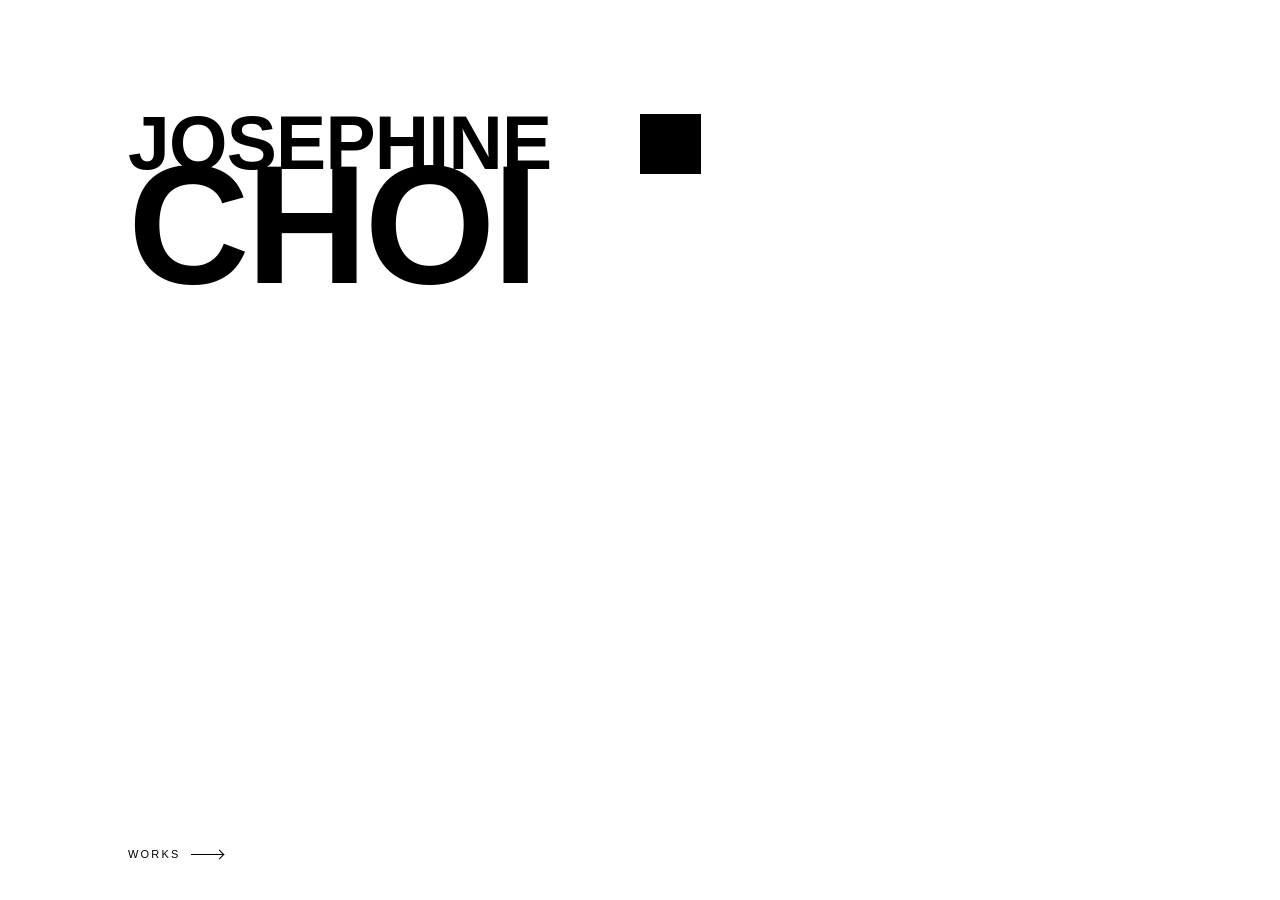
==== index.html @ a2ff1a3f "initial" ====
<!DOCTYPE html>
<html lang="en">
<head>
  <meta charset="UTF-8">
  <meta name="viewport" content="width=device-width, initial-scale=1.0">
  <title>JOSEPHINE CHOI — Interactive Computing</title>
  <link rel="stylesheet" href="style.css">
</head>
<body>

  <!-- HOME 1 : HERO -->
  <header class="hero">

    <div class="hero-name">
      <div class="name-row">
        <span class="first-name">JOSEPHINE</span>
        <div class="black-square"></div>
      </div>
      <span class="last-name">CHOI</span>
    </div>

    <a href="home2.html" class="hero-enter" data-transition>
      <span class="hero-enter-label">Works</span>
      <span class="hero-enter-arrow"></span>
    </a>

  </header>

  <script src="app.js"></script>
</body>
</html>
---- style.css ----
/* ── RESET ─────────────────────────────────────────────────── */
*, *::before, *::after {
  margin: 0;
  padding: 0;
  box-sizing: border-box;
}

/* ── BASE ──────────────────────────────────────────────────── */
html, body {
  background: #fff;
  color: #000;
  font-family: 'Helvetica Neue', Helvetica, Arial, sans-serif;
  -webkit-font-smoothing: antialiased;
  -moz-osx-font-smoothing: grayscale;
}

/* Page fade transition — toggled by app.js */
body {
  opacity: 0;
  transition: opacity 0.45s ease;
}
body.visible {
  opacity: 1;
}

/* ── HOME 1 : HERO ─────────────────────────────────────────── */
.hero {
  position: relative;
  width: 100%;
  height: 100vh;
  min-height: 560px;
}

.hero-name {
  position: absolute;
  left: 10%;
  top: 11.8%;
}

.name-row {
  display: flex;
  align-items: center;
  line-height: 1;
}

.first-name {
  font-size: clamp(40px, 5.87vw, 84.513px);
  font-weight: 700;
  letter-spacing: -0.01em;
  white-space: nowrap;
}

.black-square {
  width: clamp(32px, 4.72vw, 68px);
  height: clamp(32px, 4.72vw, 68px);
  background: #000;
  flex-shrink: 0;
  margin-left: clamp(40px, 6.94vw, 100px);
}

.last-name {
  display: block;
  font-size: clamp(90px, 13.16vw, 189.538px);
  font-weight: 700;
  letter-spacing: -0.02em;
  white-space: nowrap;
  line-height: 1;
  margin-top: -0.24em;
}

/* "WORKS →" enter link at bottom of hero */
.hero-enter {
  position: absolute;
  bottom: 40px;
  left: 10%;
  display: flex;
  align-items: center;
  gap: 10px;
  text-decoration: none;
  color: #000;
}

.hero-enter-label {
  font-size: 11px;
  font-weight: 400;
  letter-spacing: 0.2em;
  text-transform: uppercase;
}

.hero-enter-arrow {
  display: block;
  width: 32px;
  height: 1px;
  background: #000;
  position: relative;
  transition: width 0.2s ease;
}
.hero-enter-arrow::after {
  content: '';
  position: absolute;
  right: 0;
  top: -3px;
  width: 7px;
  height: 7px;
  border-right: 1px solid #000;
  border-bottom: 1px solid #000;
  transform: rotate(-45deg);
}

.hero-enter:hover .hero-enter-arrow {
  width: 52px;
}

/* ── HOME 2 : WORKS ────────────────────────────────────────── */
.works-section {
  border-top: 1px solid #000;
}

.works-header {
  display: flex;
  align-items: baseline;
  justify-content: space-between;
  padding: 20px 10%;
  border-bottom: 1px solid #000;
}

.works-label {
  font-size: 11px;
  letter-spacing: 0.18em;
  text-transform: uppercase;
  font-weight: 400;
}

.works-count {
  font-size: 11px;
  letter-spacing: 0.1em;
  font-weight: 400;
}

.works-grid {
  display: grid;
  grid-template-columns: repeat(4, 1fr);
  border-left: 1px solid #000;
}

.work-card {
  display: flex;
  flex-direction: column;
  justify-content: space-between;
  padding: clamp(14px, 1.67vw, 24px);
  aspect-ratio: 1 / 1;
  border-right: 1px solid #000;
  border-bottom: 1px solid #000;
  text-decoration: none;
  color: #000;
  transition: background-color 0.1s, color 0.1s;
}

.work-card:hover {
  background-color: #000;
  color: #fff;
}

.work-num {
  font-size: 10px;
  font-weight: 400;
  letter-spacing: 0.12em;
  opacity: 0.5;
}

.work-card:hover .work-num {
  opacity: 0.6;
}

.work-title {
  font-size: clamp(13px, 1.25vw, 18px);
  font-weight: 700;
  letter-spacing: -0.02em;
  text-transform: uppercase;
  line-height: 1.1;
}

/* "← BACK" link on home2 */
.back-link {
  display: inline-flex;
  align-items: center;
  gap: 10px;
  text-decoration: none;
  color: #000;
  padding: 20px 10%;
  border-bottom: 1px solid #000;
}

.back-link-arrow {
  display: block;
  width: 32px;
  height: 1px;
  background: #000;
  position: relative;
  transition: width 0.2s ease;
}
.back-link-arrow::before {
  content: '';
  position: absolute;
  left: 0;
  top: -3px;
  width: 7px;
  height: 7px;
  border-left: 1px solid #000;
  border-bottom: 1px solid #000;
  transform: rotate(45deg);
}
.back-link:hover .back-link-arrow {
  width: 52px;
}

.back-link-label {
  font-size: 11px;
  font-weight: 400;
  letter-spacing: 0.2em;
  text-transform: uppercase;
}

/* ── FOOTER ────────────────────────────────────────────────── */
.footer {
  border-top: 1px solid #000;
  padding: 20px 10%;
  display: flex;
  justify-content: space-between;
  align-items: center;
}

.footer-text {
  font-size: 11px;
  letter-spacing: 0.12em;
  text-transform: uppercase;
  font-weight: 400;
}

/* ── RESPONSIVE ────────────────────────────────────────────── */
@media (max-width: 960px) {
  .works-grid {
    grid-template-columns: repeat(3, 1fr);
  }
}

@media (max-width: 640px) {
  .hero-name {
    left: 5%;
    top: 8%;
  }
  .hero-enter {
    left: 5%;
  }
  .works-header,
  .back-link,
  .footer {
    padding-left: 5%;
    padding-right: 5%;
  }
  .works-grid {
    grid-template-columns: repeat(2, 1fr);
    border-left: none;
  }
  .work-card {
    border-left: 1px solid #000;
  }
  .footer {
    flex-direction: column;
    align-items: flex-start;
    gap: 8px;
  }
}
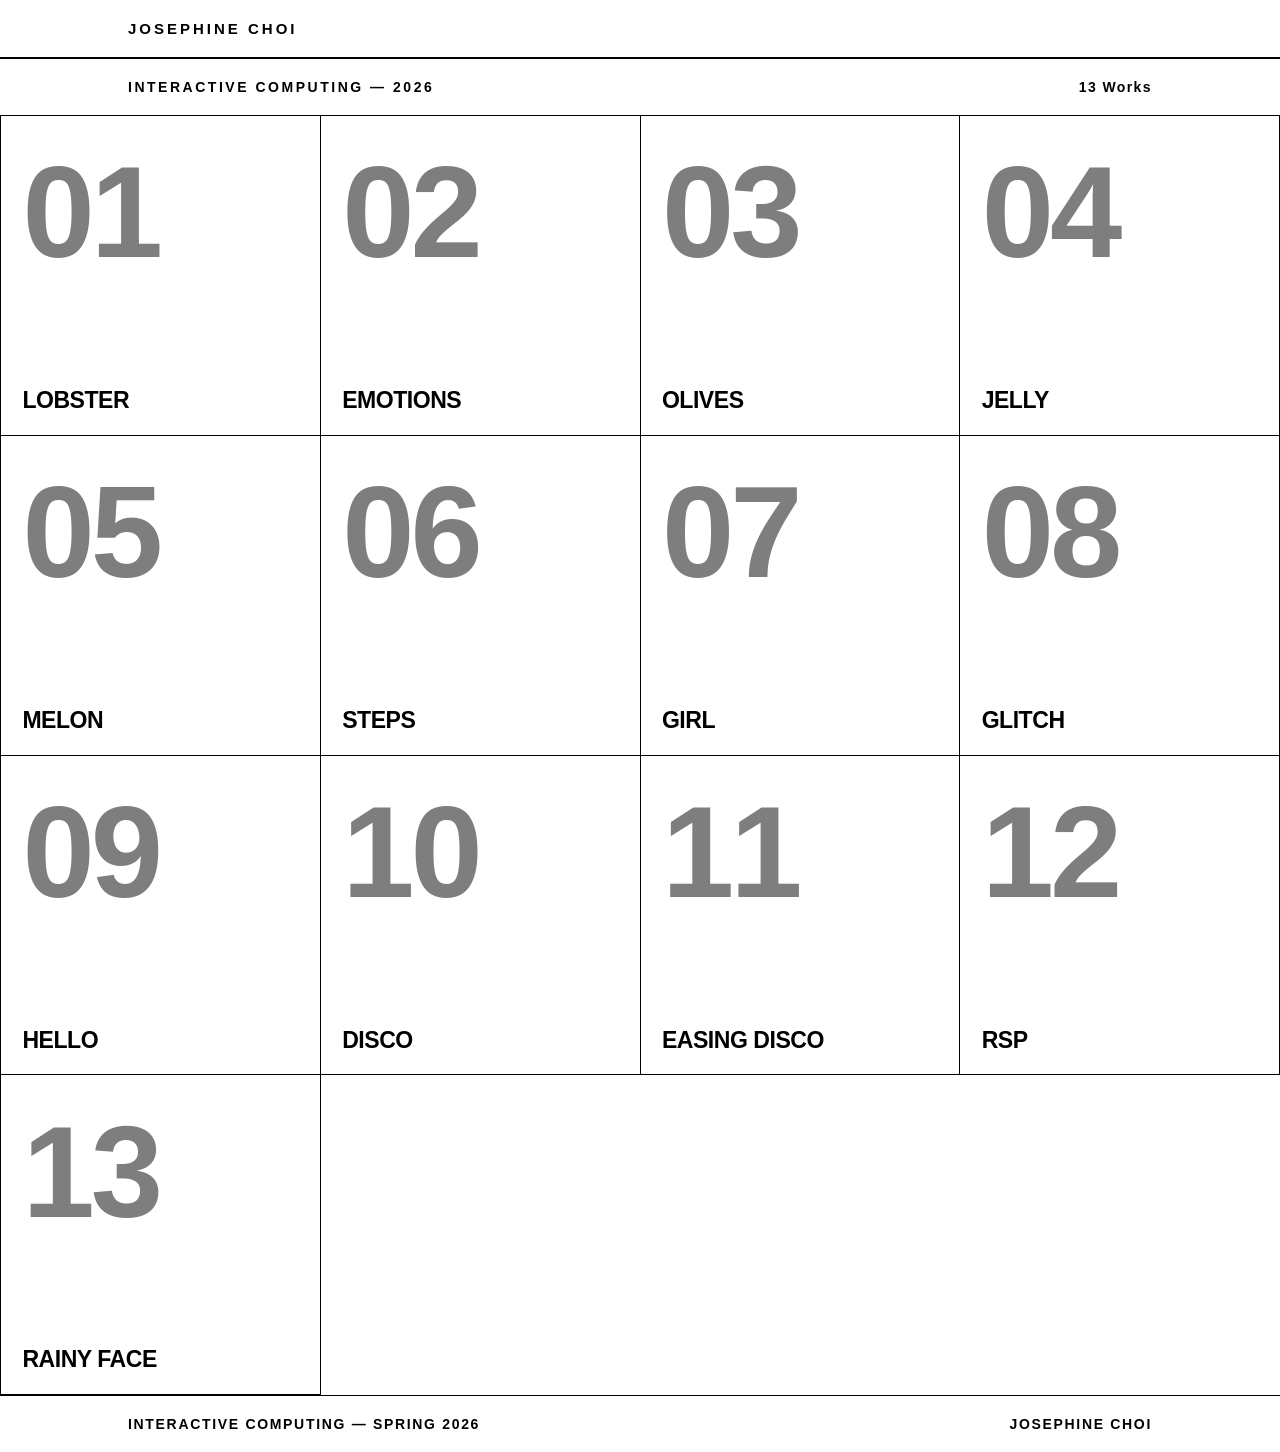
==== commit 6324b1b1: "2차수정" ====
--- a/index.html
+++ b/index.html
@@ -8,23 +8,92 @@
 </head>
 <body>
 
-  <!-- HOME 1 : HERO -->
-  <header class="hero">
+  <main>
 
-    <div class="hero-name">
-      <div class="name-row">
-        <span class="first-name">JOSEPHINE</span>
-        <div class="black-square"></div>
+    <header class="site-header">
+      <span class="site-title-label">Josephine Choi</span>
+    </header>
+
+    <section class="works-section">
+      <div class="works-header">
+        <span class="works-label">Interactive Computing — 2026</span>
+        <span class="works-count">13 Works</span>
       </div>
-      <span class="last-name">CHOI</span>
-    </div>
+      <div class="works-grid">
 
-    <a href="home2.html" class="hero-enter" data-transition>
-      <span class="hero-enter-label">Works</span>
-      <span class="hero-enter-arrow"></span>
-    </a>
+        <a href="1_Lobster/index.html" class="work-card">
+          <span class="work-num">01</span>
+          <span class="work-title">Lobster</span>
+        </a>
 
-  </header>
+        <a href="2_Emotions/index.html" class="work-card">
+          <span class="work-num">02</span>
+          <span class="work-title">Emotions</span>
+        </a>
+
+        <a href="3_Olives/index.html" class="work-card">
+          <span class="work-num">03</span>
+          <span class="work-title">Olives</span>
+        </a>
+
+        <a href="4_Jelly/index.html" class="work-card">
+          <span class="work-num">04</span>
+          <span class="work-title">Jelly</span>
+        </a>
+
+        <a href="5_Melon/index.html" class="work-card">
+          <span class="work-num">05</span>
+          <span class="work-title">Melon</span>
+        </a>
+
+        <a href="6_Steps/index.html" class="work-card">
+          <span class="work-num">06</span>
+          <span class="work-title">Steps</span>
+        </a>
+
+        <a href="7_Girl/index.html" class="work-card">
+          <span class="work-num">07</span>
+          <span class="work-title">Girl</span>
+        </a>
+
+        <a href="8_Glitch/index.html" class="work-card">
+          <span class="work-num">08</span>
+          <span class="work-title">Glitch</span>
+        </a>
+
+        <a href="9_Hello/index.html" class="work-card">
+          <span class="work-num">09</span>
+          <span class="work-title">Hello</span>
+        </a>
+
+        <a href="10_Disco/index.html" class="work-card">
+          <span class="work-num">10</span>
+          <span class="work-title">Disco</span>
+        </a>
+
+        <a href="11_EasingDisco/index.html" class="work-card">
+          <span class="work-num">11</span>
+          <span class="work-title">Easing Disco</span>
+        </a>
+
+        <a href="12_RSP/index.html" class="work-card">
+          <span class="work-num">12</span>
+          <span class="work-title">RSP</span>
+        </a>
+
+        <a href="13_RainyFace/index.html" class="work-card">
+          <span class="work-num">13</span>
+          <span class="work-title">Rainy Face</span>
+        </a>
+
+      </div>
+    </section>
+  </main>
+
+  <footer class="footer">
+    <span class="footer-text">Interactive Computing — Spring 2026</span>
+    <span class="footer-text">Josephine Choi</span>
+  </footer>
 
   <script src="app.js"></script>
 </body>
--- a/style.css
+++ b/style.css
@@ -23,95 +23,22 @@
   opacity: 1;
 }
 
-/* ── HOME 1 : HERO ─────────────────────────────────────────── */
-.hero {
-  position: relative;
-  width: 100%;
-  height: 100vh;
-  min-height: 560px;
-}
-
-.hero-name {
-  position: absolute;
-  left: 10%;
-  top: 11.8%;
-}
-
-.name-row {
+/* ── SITE HEADER ───────────────────────────────────────────── */
+.site-header {
   display: flex;
   align-items: center;
-  line-height: 1;
-}
-
-.first-name {
-  font-size: clamp(40px, 5.87vw, 84.513px);
-  font-weight: 700;
-  letter-spacing: -0.01em;
-  white-space: nowrap;
-}
-
-.black-square {
-  width: clamp(32px, 4.72vw, 68px);
-  height: clamp(32px, 4.72vw, 68px);
-  background: #000;
-  flex-shrink: 0;
-  margin-left: clamp(40px, 6.94vw, 100px);
-}
-
-.last-name {
-  display: block;
-  font-size: clamp(90px, 13.16vw, 189.538px);
-  font-weight: 700;
-  letter-spacing: -0.02em;
-  white-space: nowrap;
-  line-height: 1;
-  margin-top: -0.24em;
-}
-
-/* "WORKS →" enter link at bottom of hero */
-.hero-enter {
-  position: absolute;
-  bottom: 40px;
-  left: 10%;
-  display: flex;
-  align-items: center;
-  gap: 10px;
-  text-decoration: none;
-  color: #000;
-}
-
-.hero-enter-label {
-  font-size: 11px;
-  font-weight: 400;
+  padding: 20px 10%;
+  border-bottom: 1px solid #000;
+}
+
+.site-title-label {
+  font-size: 15px;
+  font-weight: 700;
   letter-spacing: 0.2em;
   text-transform: uppercase;
 }
 
-.hero-enter-arrow {
-  display: block;
-  width: 32px;
-  height: 1px;
-  background: #000;
-  position: relative;
-  transition: width 0.2s ease;
-}
-.hero-enter-arrow::after {
-  content: '';
-  position: absolute;
-  right: 0;
-  top: -3px;
-  width: 7px;
-  height: 7px;
-  border-right: 1px solid #000;
-  border-bottom: 1px solid #000;
-  transform: rotate(-45deg);
-}
-
-.hero-enter:hover .hero-enter-arrow {
-  width: 52px;
-}
-
-/* ── HOME 2 : WORKS ────────────────────────────────────────── */
+/* ── WORKS ─────────────────────────────────────────────────── */
 .works-section {
   border-top: 1px solid #000;
 }
@@ -125,16 +52,16 @@
 }
 
 .works-label {
-  font-size: 11px;
+  font-size: 14px;
   letter-spacing: 0.18em;
   text-transform: uppercase;
-  font-weight: 400;
+  font-weight: 700;
 }
 
 .works-count {
-  font-size: 11px;
+  font-size: 14px;
   letter-spacing: 0.1em;
-  font-weight: 400;
+  font-weight: 700;
 }
 
 .works-grid {
@@ -153,18 +80,36 @@
   border-bottom: 1px solid #000;
   text-decoration: none;
   color: #000;
-  transition: background-color 0.1s, color 0.1s;
-}
-
-.work-card:hover {
-  background-color: #000;
-  color: #fff;
+  position: relative;
+  overflow: hidden;
+}
+
+.work-card iframe {
+  position: absolute;
+  inset: 0;
+  width: 100%;
+  height: 100%;
+  border: none;
+  pointer-events: none;
+  opacity: 0;
+  transition: opacity 0.2s ease;
+  z-index: 0;
+}
+
+.work-card:hover iframe {
+  opacity: 1;
+}
+
+.work-card .work-num,
+.work-card .work-title {
+  position: relative;
+  z-index: 1;
 }
 
 .work-num {
-  font-size: 10px;
-  font-weight: 400;
-  letter-spacing: 0.12em;
+  font-size: 130px;
+  font-weight: 700;
+  letter-spacing: -0.03em;
   opacity: 0.5;
 }
 
@@ -173,7 +118,7 @@
 }
 
 .work-title {
-  font-size: clamp(13px, 1.25vw, 18px);
+  font-size: clamp(16px, 1.8vw, 26px);
   font-weight: 700;
   letter-spacing: -0.02em;
   text-transform: uppercase;
@@ -221,6 +166,7 @@
   text-transform: uppercase;
 }
 
+
 /* ── FOOTER ────────────────────────────────────────────────── */
 .footer {
   border-top: 1px solid #000;
@@ -231,10 +177,10 @@
 }
 
 .footer-text {
-  font-size: 11px;
+  font-size: 14px;
   letter-spacing: 0.12em;
   text-transform: uppercase;
-  font-weight: 400;
+  font-weight: 700;
 }
 
 /* ── RESPONSIVE ────────────────────────────────────────────── */
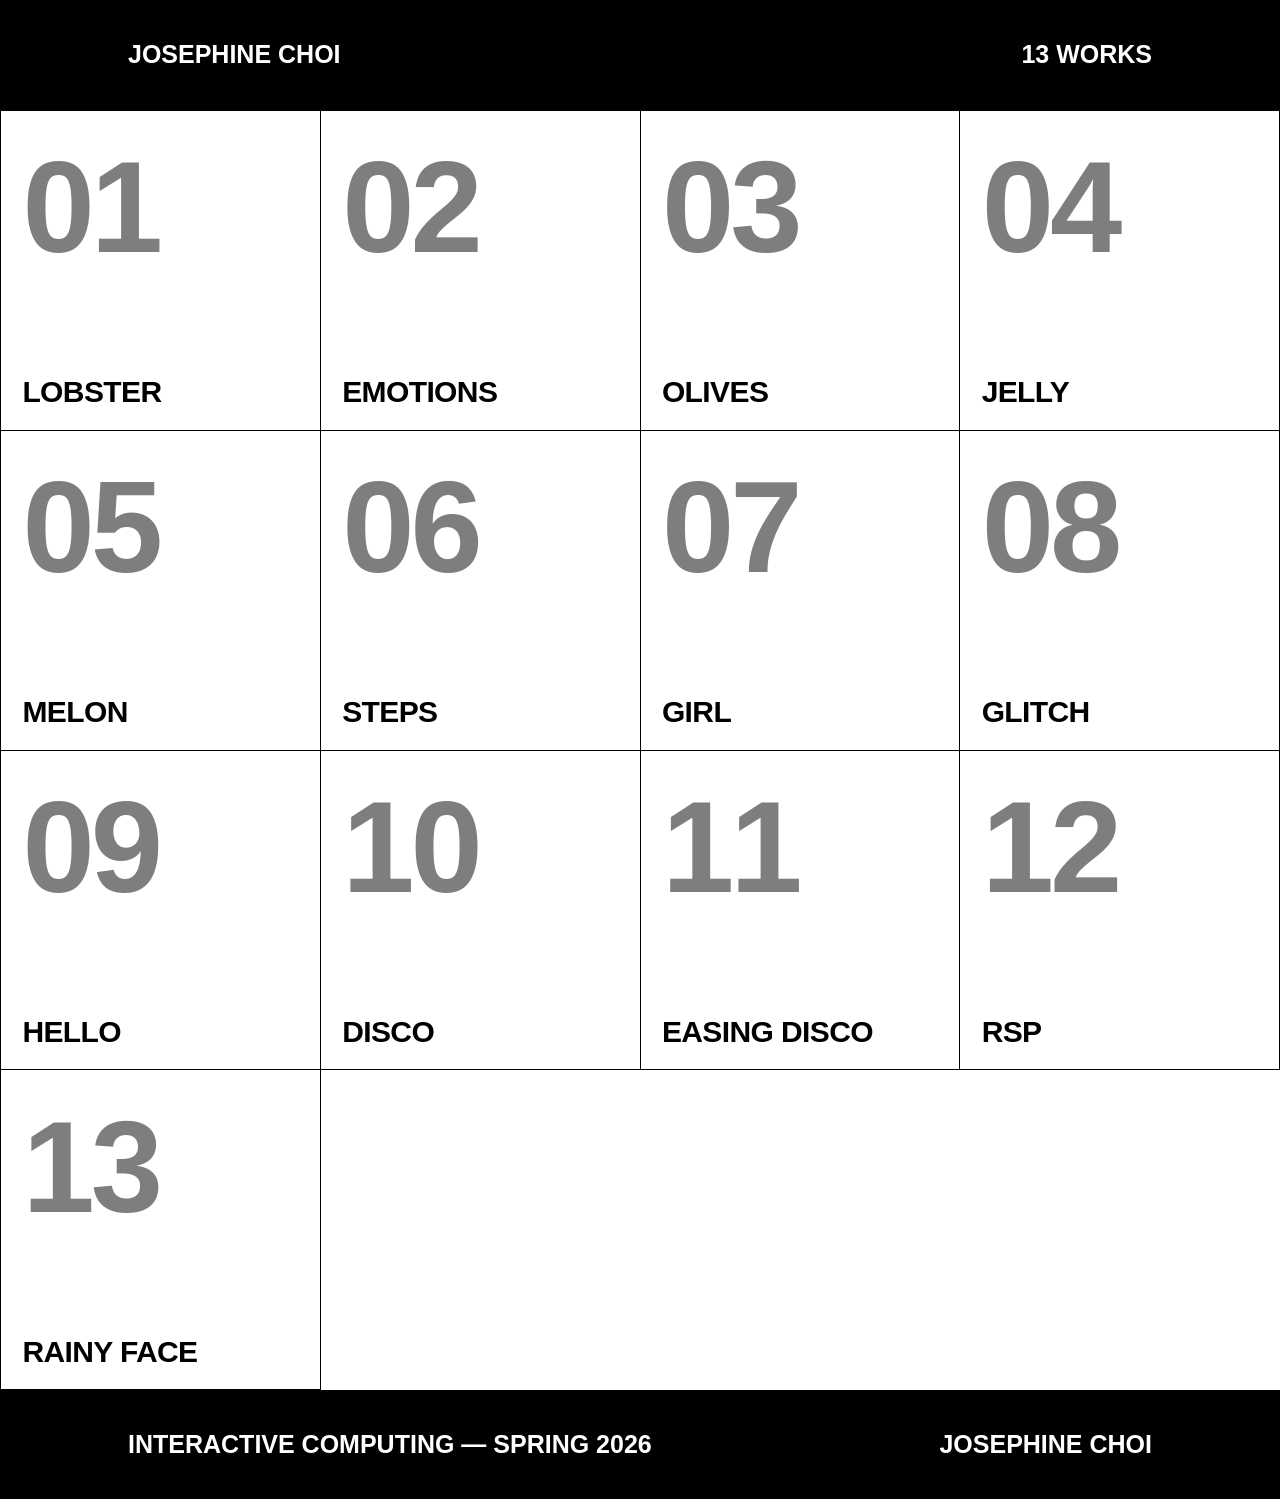
==== commit 605120d6: "3차 수정 — UI 개선 및 작품 페이지 업데이트 Co-Authored-By: Claude Sonnet 4.6 <noreply@anthropic.com>" ====
--- a/index.html
+++ b/index.html
@@ -12,76 +12,73 @@
 
     <header class="site-header">
       <span class="site-title-label">Josephine Choi</span>
+      <span class="works-count">13 Works</span>
     </header>
 
     <section class="works-section">
-      <div class="works-header">
-        <span class="works-label">Interactive Computing — 2026</span>
-        <span class="works-count">13 Works</span>
-      </div>
       <div class="works-grid">
 
-        <a href="1_Lobster/index.html" class="work-card">
+        <a href="1_Lobster/index.html" class="work-card" style="--hover-bg:#000000;--hover-text:#ffffff">
           <span class="work-num">01</span>
           <span class="work-title">Lobster</span>
         </a>
 
-        <a href="2_Emotions/index.html" class="work-card">
+        <a href="2_Emotions/index.html" class="work-card" style="--hover-bg:#8ADEE2;--hover-text:#000000">
           <span class="work-num">02</span>
           <span class="work-title">Emotions</span>
         </a>
 
-        <a href="3_Olives/index.html" class="work-card">
+        <a href="3_Olives/index.html" class="work-card" style="--hover-bg:#449E47;--hover-text:#ffffff">
           <span class="work-num">03</span>
           <span class="work-title">Olives</span>
         </a>
 
-        <a href="4_Jelly/index.html" class="work-card">
+        <a href="4_Jelly/index.html" class="work-card" style="--hover-bg:#47E45E;--hover-text:#000000">
           <span class="work-num">04</span>
           <span class="work-title">Jelly</span>
         </a>
 
-        <a href="5_Melon/index.html" class="work-card">
+        <a href="5_Melon/index.html" class="work-card" style="--hover-bg:#FF8F8F;--hover-text:#000000">
           <span class="work-num">05</span>
           <span class="work-title">Melon</span>
         </a>
 
-        <a href="6_Steps/index.html" class="work-card">
+        <a href="6_Steps/index.html" class="work-card" style="--hover-bg:#FFF1B7;--hover-text:#000000">
           <span class="work-num">06</span>
           <span class="work-title">Steps</span>
         </a>
 
-        <a href="7_Girl/index.html" class="work-card">
+        <a href="7_Girl/index.html" class="work-card" style="--hover-bg:#FFA8EF;--hover-text:#000000">
           <span class="work-num">07</span>
           <span class="work-title">Girl</span>
         </a>
 
-        <a href="8_Glitch/index.html" class="work-card">
+        <a href="8_Glitch/index.html" class="work-card" style="--hover-bg:#000000;--hover-text:#ffffff">
           <span class="work-num">08</span>
           <span class="work-title">Glitch</span>
         </a>
 
-        <a href="9_Hello/index.html" class="work-card">
+        <a href="9_Hello/index.html" class="work-card" style="--hover-bg:#6CA2D9;--hover-text:#ffffff">
           <span class="work-num">09</span>
           <span class="work-title">Hello</span>
         </a>
 
-        <a href="10_Disco/index.html" class="work-card">
+        <a href="10_Disco/index.html" class="work-card" style="--hover-bg:#0D0D0D;--hover-text:#ffffff">
           <span class="work-num">10</span>
           <span class="work-title">Disco</span>
         </a>
 
-        <a href="11_EasingDisco/index.html" class="work-card">
+        <a href="11_EasingDisco/index.html" class="work-card" style="--hover-bg:#0D0D0D;--hover-text:#ffffff">
           <span class="work-num">11</span>
           <span class="work-title">Easing Disco</span>
         </a>
 
-        <a href="12_RSP/index.html" class="work-card">
+        <a href="12_RSP/index.html" class="work-card" style="--hover-bg:#0000FF;--hover-text:#ffffff">
           <span class="work-num">12</span>
           <span class="work-title">RSP</span>
         </a>
 
-        <a href="13_RainyFace/index.html" class="work-card">
+        <a href="13_RainyFace/index.html" class="work-card" style="--hover-bg:#0787FF;--hover-text:#ffffff">
           <span class="work-num">13</span>
           <span class="work-title">Rainy Face</span>
         </a>
--- a/style.css
+++ b/style.css
@@ -27,15 +27,35 @@
 .site-header {
   display: flex;
   align-items: center;
-  padding: 20px 10%;
-  border-bottom: 1px solid #000;
+  justify-content: space-between;
+  padding: 40px 10%;
+  background: #000;
+  border-bottom: 1px solid #000;
+  transition: background 0.3s ease;
+  cursor: default;
+}
+
+.site-header:hover {
+  background: #fff;
 }
 
 .site-title-label {
-  font-size: 15px;
-  font-weight: 700;
-  letter-spacing: 0.2em;
-  text-transform: uppercase;
+  font-size: 25px;
+  font-weight: 700;
+  letter-spacing: 0em;
+  text-transform: uppercase;
+  color: #fff;
+  transition: color 0.3s ease;
+}
+
+.site-header .works-count {
+  color: #fff;
+  transition: color 0.3s ease;
+}
+
+.site-header:hover .site-title-label,
+.site-header:hover .works-count {
+  color: #000;
 }
 
 /* ── WORKS ─────────────────────────────────────────────────── */
@@ -52,16 +72,17 @@
 }
 
 .works-label {
-  font-size: 14px;
-  letter-spacing: 0.18em;
+  font-size: 25px;
+  letter-spacing: 0em;
   text-transform: uppercase;
   font-weight: 700;
 }
 
 .works-count {
-  font-size: 14px;
-  letter-spacing: 0.1em;
-  font-weight: 700;
+  font-size: 25px;
+  letter-spacing: 0em;
+  font-weight: 700;
+  text-transform: uppercase;
 }
 
 .works-grid {
@@ -82,28 +103,17 @@
   color: #000;
   position: relative;
   overflow: hidden;
-}
-
-.work-card iframe {
-  position: absolute;
-  inset: 0;
-  width: 100%;
-  height: 100%;
-  border: none;
-  pointer-events: none;
-  opacity: 0;
-  transition: opacity 0.2s ease;
-  z-index: 0;
-}
-
-.work-card:hover iframe {
-  opacity: 1;
-}
-
-.work-card .work-num,
-.work-card .work-title {
-  position: relative;
-  z-index: 1;
+  transition: background-color 0.3s ease, color 0.3s ease;
+}
+
+.work-card:hover,
+main:has(.site-header:hover) .work-card {
+  background-color: var(--hover-bg, #000);
+  color: var(--hover-text, #fff);
+}
+
+main:has(.site-header:hover) .work-num {
+  opacity: 0.6;
 }
 
 .work-num {
@@ -118,7 +128,7 @@
 }
 
 .work-title {
-  font-size: clamp(16px, 1.8vw, 26px);
+  font-size: clamp(16px, 2.8vw, 30px);
   font-weight: 700;
   letter-spacing: -0.02em;
   text-transform: uppercase;
@@ -169,18 +179,19 @@
 
 /* ── FOOTER ────────────────────────────────────────────────── */
 .footer {
-  border-top: 1px solid #000;
-  padding: 20px 10%;
+  padding: 40px 10%;
   display: flex;
   justify-content: space-between;
   align-items: center;
+  background: #000;
 }
 
 .footer-text {
-  font-size: 14px;
-  letter-spacing: 0.12em;
-  text-transform: uppercase;
-  font-weight: 700;
+  font-size: 25px;
+  letter-spacing: 0em;
+  text-transform: uppercase;
+  font-weight: 700;
+  color: #fff;
 }
 
 /* ── RESPONSIVE ────────────────────────────────────────────── */
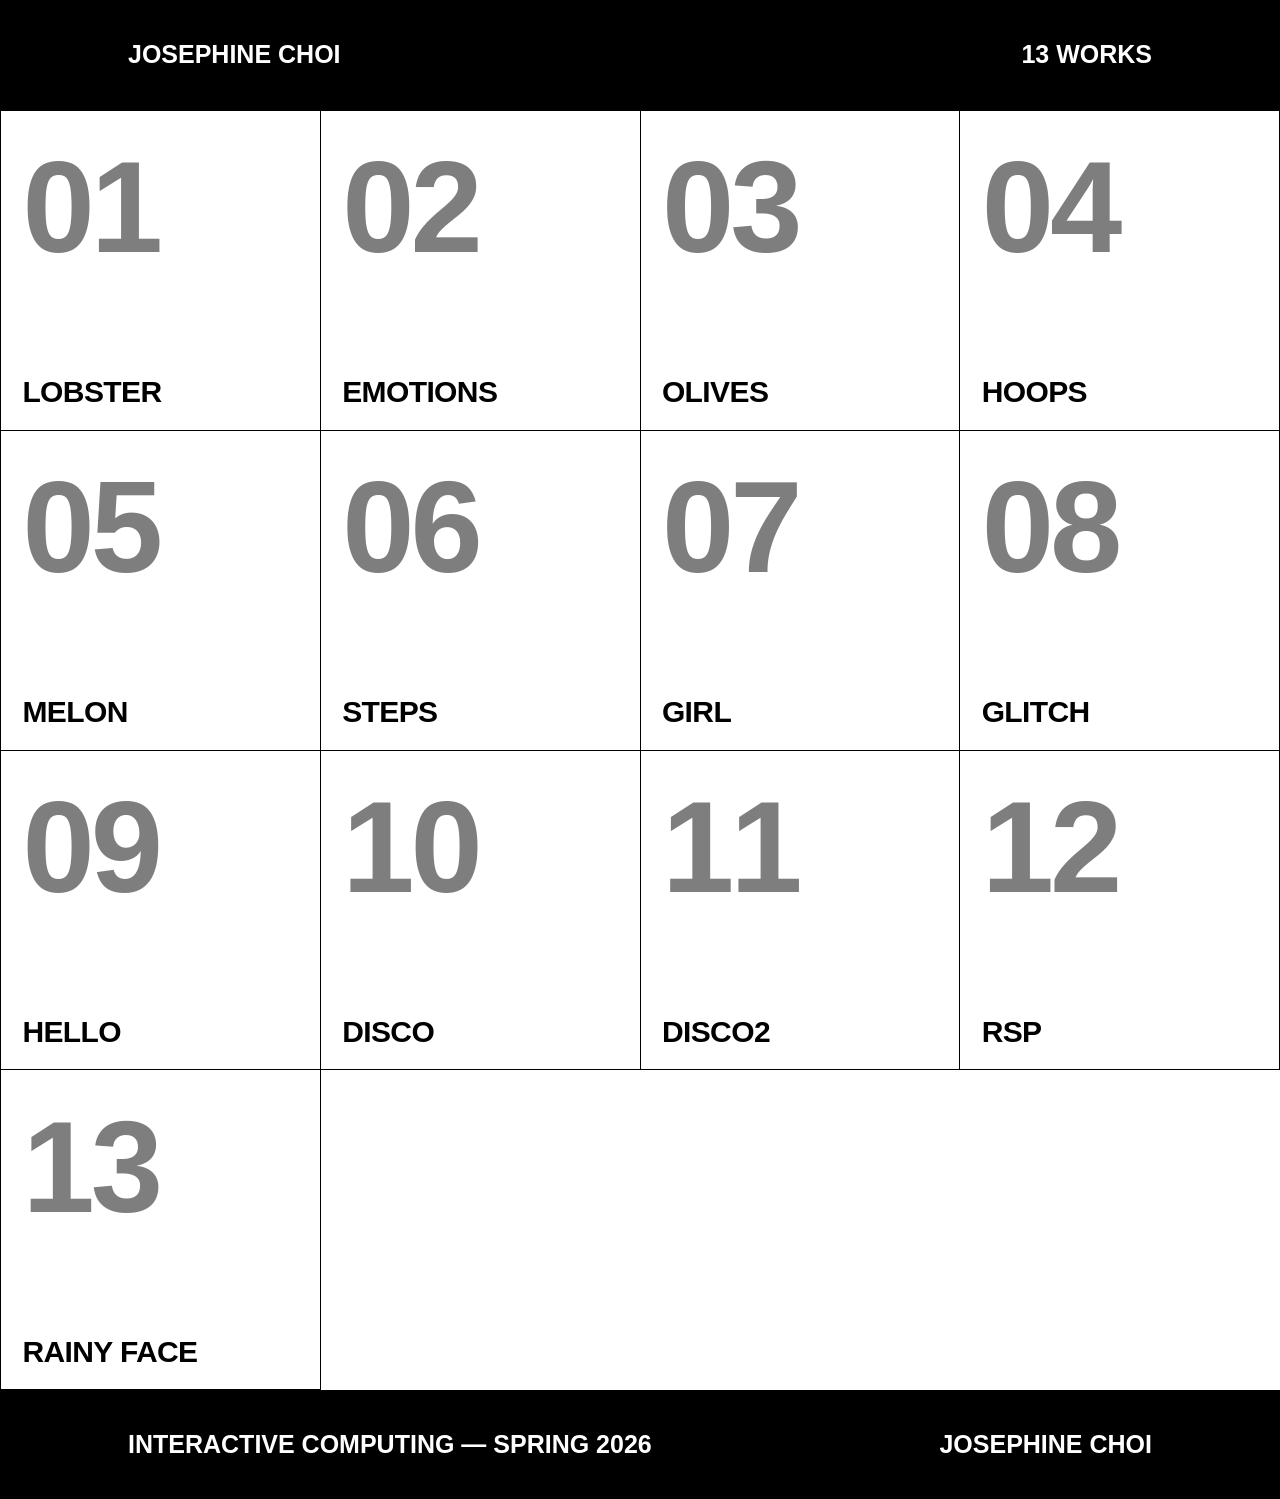
==== commit d3986e9c: "4차 수정 — 작품 설명 오버레이, 네비게이션, 텍스트 개선 Co-Authored-By: Claude Sonnet 4.6 <noreply@anthropic.com>" ====
--- a/index.html
+++ b/index.html
@@ -35,7 +35,7 @@
 
         <a href="4_Jelly/index.html" class="work-card" style="--hover-bg:#47E45E;--hover-text:#000000">
           <span class="work-num">04</span>
-          <span class="work-title">Jelly</span>
+          <span class="work-title">Hoops</span>
         </a>
 
         <a href="5_Melon/index.html" class="work-card" style="--hover-bg:#FF8F8F;--hover-text:#000000">
@@ -68,9 +68,9 @@
           <span class="work-title">Disco</span>
         </a>
 
-        <a href="11_EasingDisco/index.html" class="work-card" style="--hover-bg:#0D0D0D;--hover-text:#ffffff">
+        <a href="11_EasingDisco/index.html" class="work-card" style="--hover-bg:#FF0000;--hover-text:#ffffff">
           <span class="work-num">11</span>
-          <span class="work-title">Easing Disco</span>
+          <span class="work-title">Disco2</span>
         </a>
 
         <a href="12_RSP/index.html" class="work-card" style="--hover-bg:#0000FF;--hover-text:#ffffff">
--- a/style.css
+++ b/style.css
@@ -195,7 +195,7 @@
 }
 
 /* ── RESPONSIVE ────────────────────────────────────────────── */
-@media (max-width: 960px) {
+@media (max-width: 600px) {
   .works-grid {
     grid-template-columns: repeat(3, 1fr);
   }
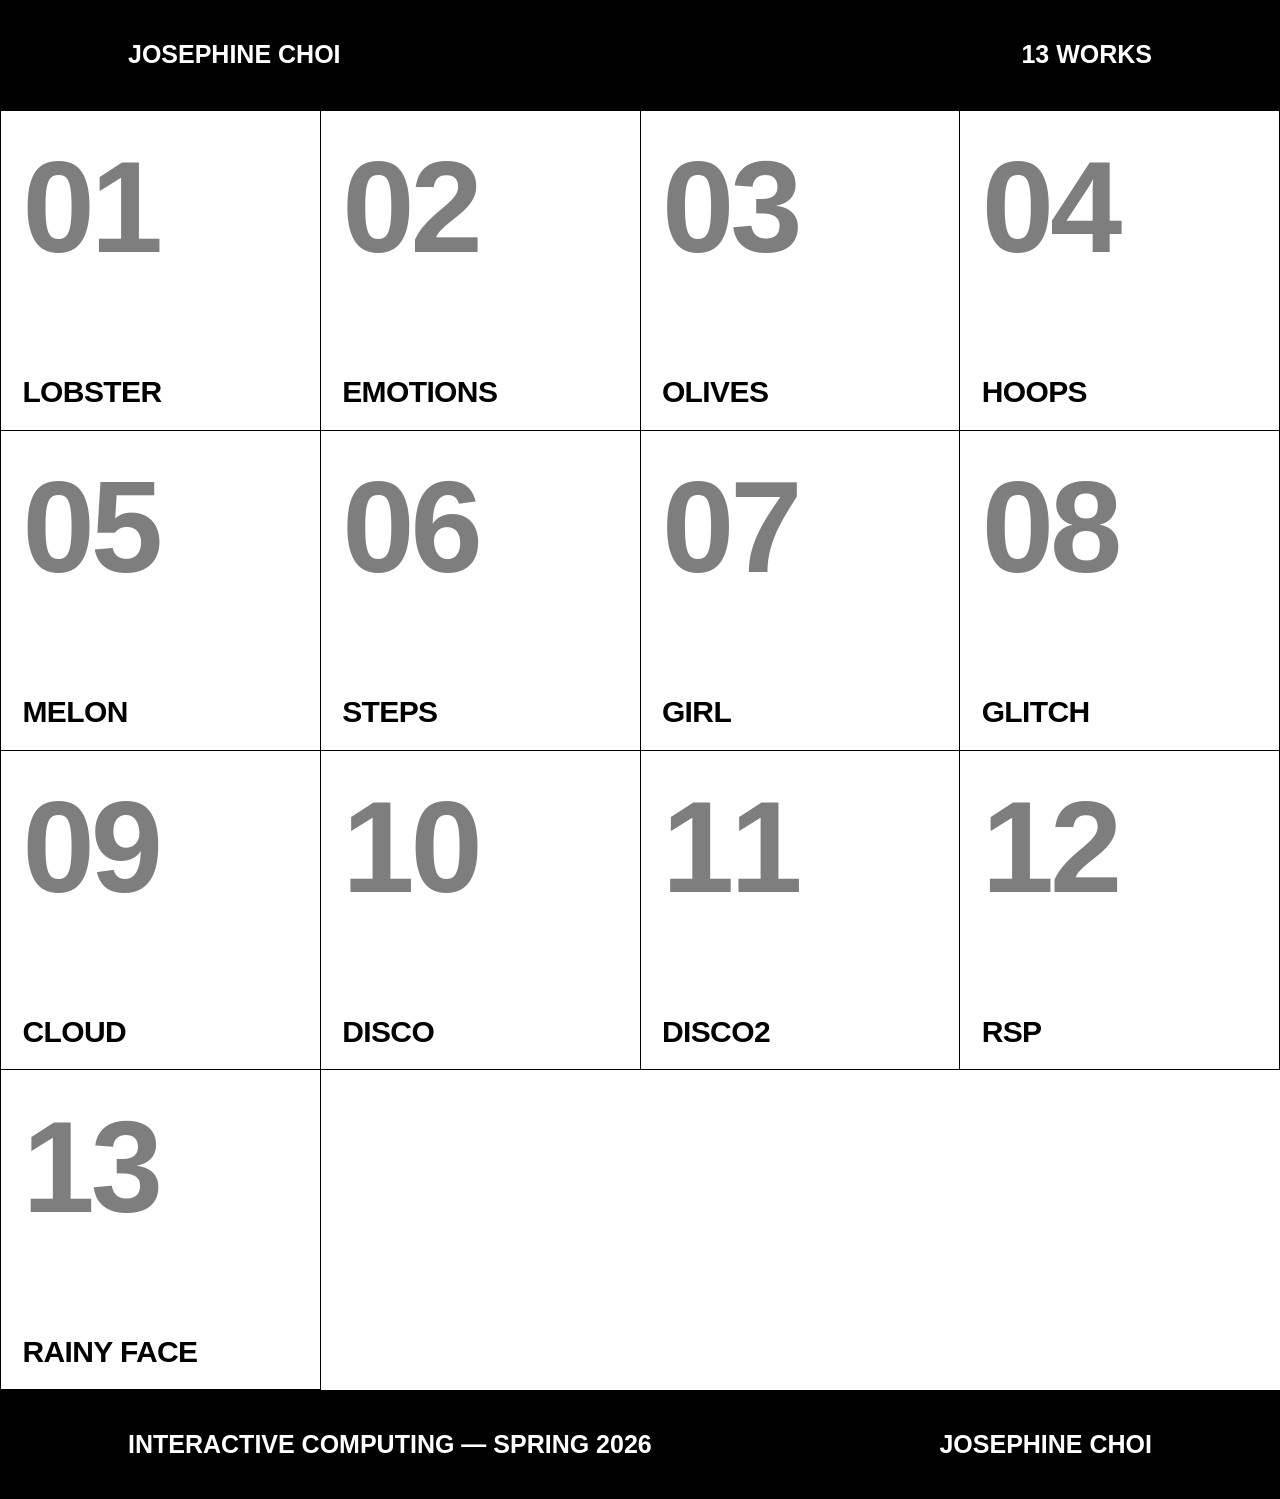
==== commit 46eed138: "9번 제목 HELLO→CLOUD, 한국어 설명 수정 Co-Authored-By: Claude Sonnet 4.6 <noreply@anthropic.com>" ====
--- a/index.html
+++ b/index.html
@@ -60,7 +60,7 @@
 
         <a href="9_Hello/index.html" class="work-card" style="--hover-bg:#6CA2D9;--hover-text:#ffffff">
           <span class="work-num">09</span>
-          <span class="work-title">Hello</span>
+          <span class="work-title">Cloud</span>
         </a>
 
         <a href="10_Disco/index.html" class="work-card" style="--hover-bg:#0D0D0D;--hover-text:#ffffff">
